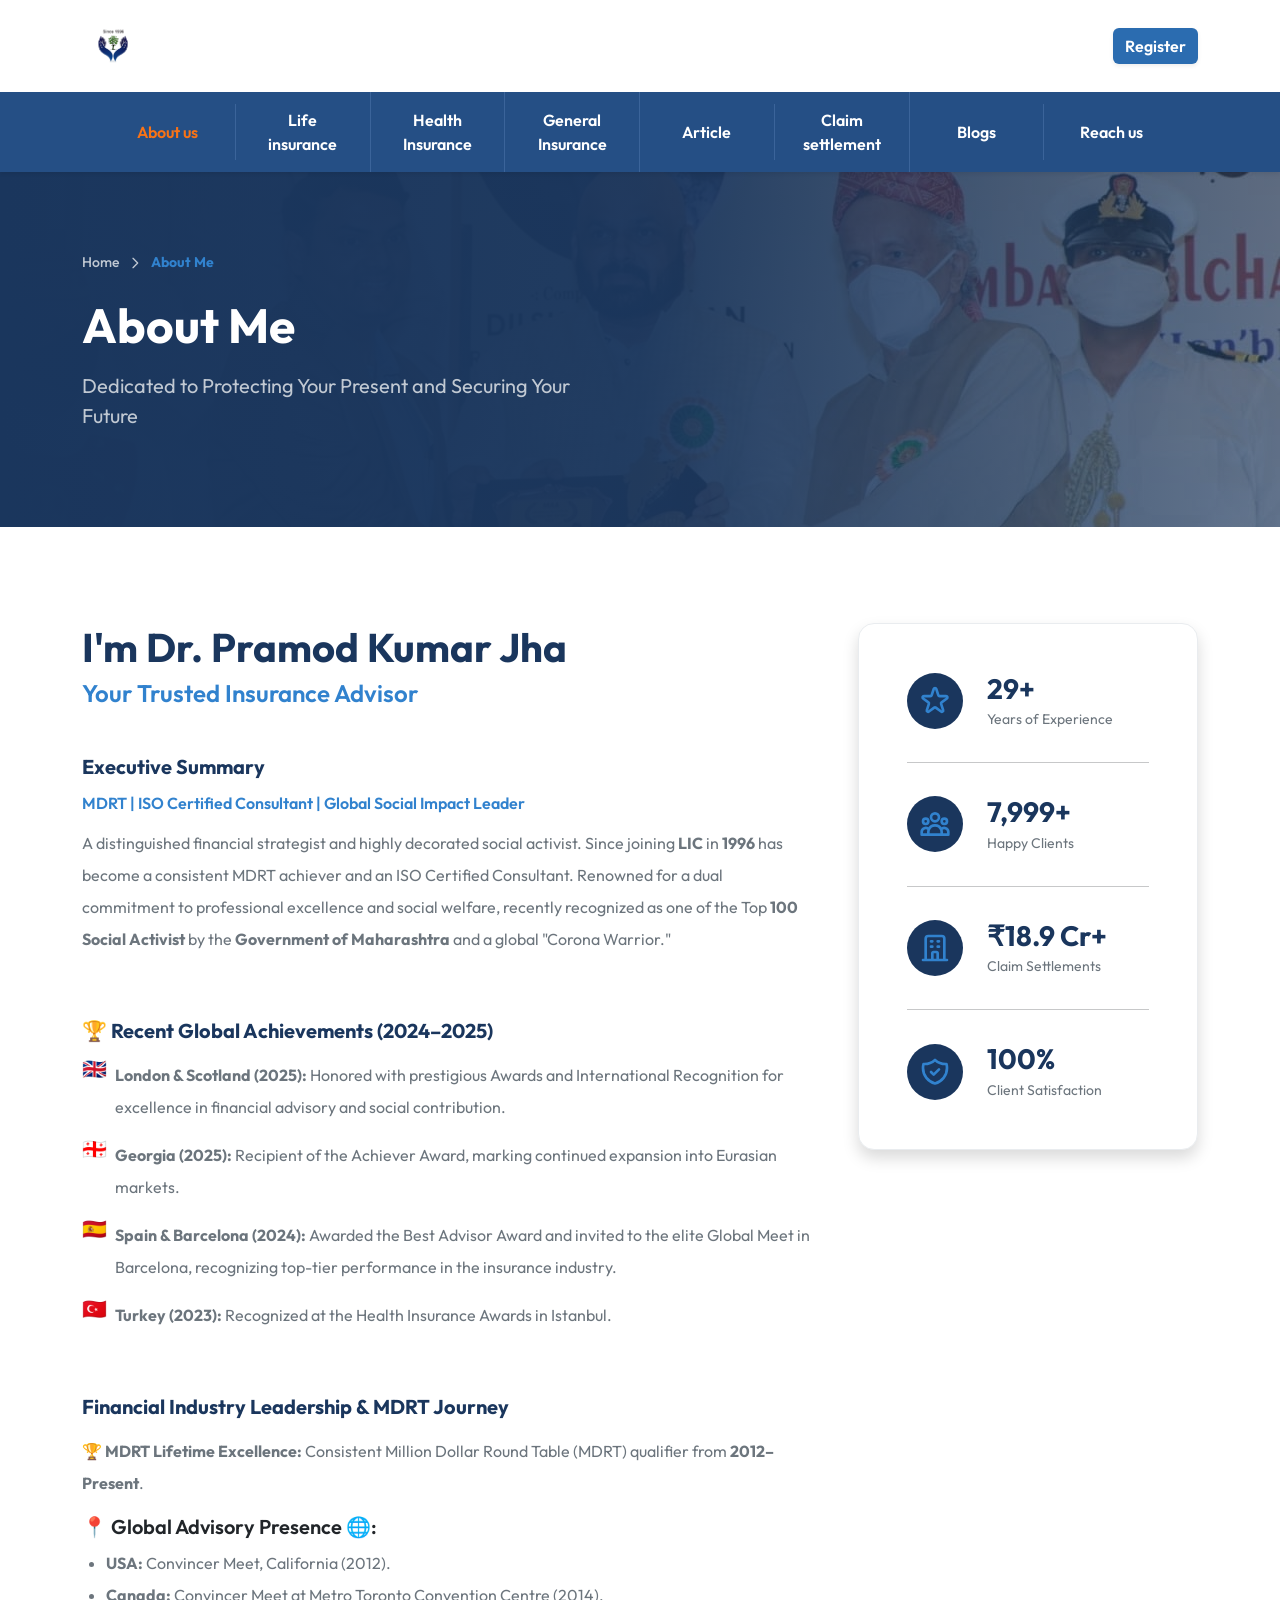
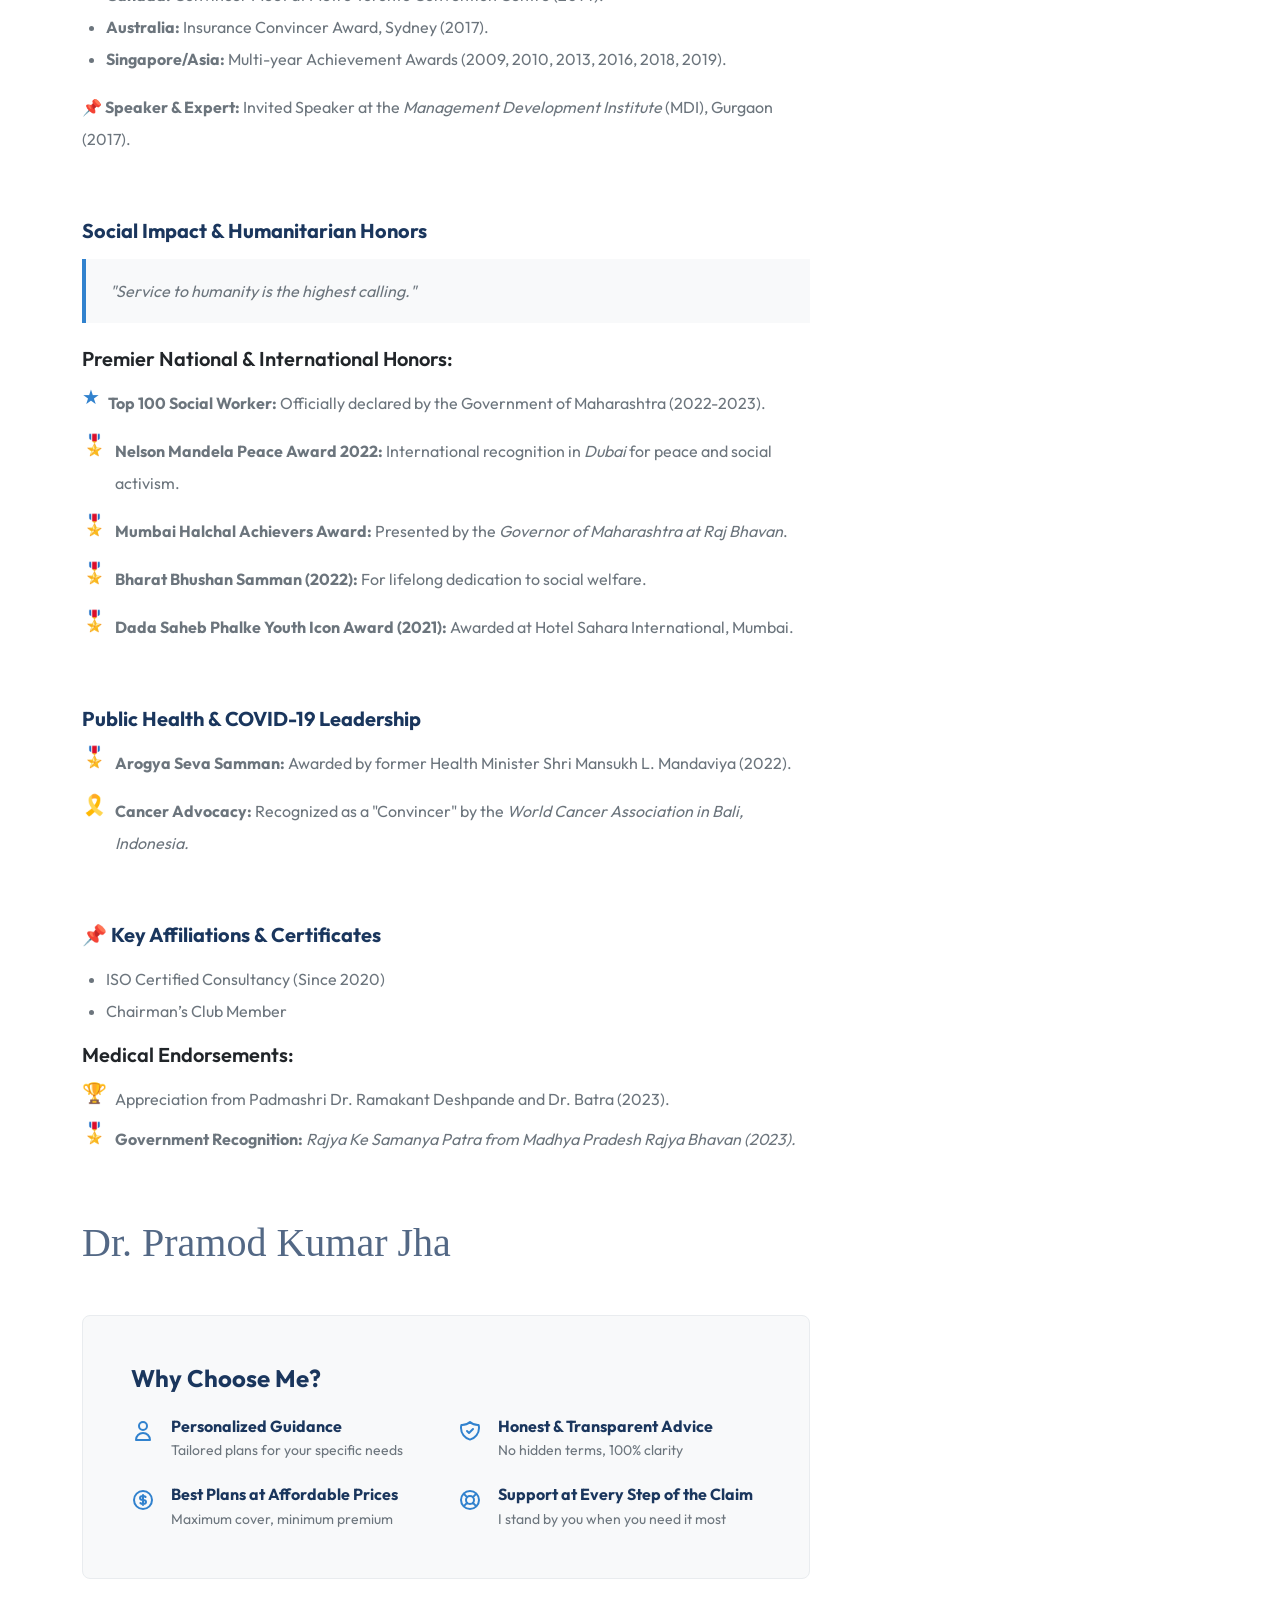
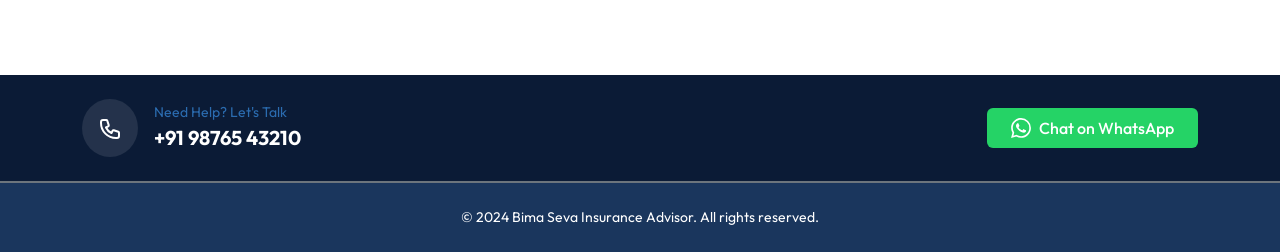
==== about.html @ f64b82d5 "Initial static HTML conversion" ====
<!DOCTYPE html>
<html lang="en">
<head>
    <meta charset="UTF-8">
    <meta name="viewport" content="width=device-width, initial-scale=1.0">
    <title>About Me - Bima Seva</title>
    
    <!-- Google Fonts -->
    <link rel="preconnect" href="https://fonts.googleapis.com">
    <link rel="preconnect" href="https://fonts.gstatic.com" crossorigin>
    <link href="https://fonts.googleapis.com/css2?family=Outfit:wght@300;400;500;600;700;800&display=swap" rel="stylesheet">
    
    <!-- Bootstrap 5 CSS -->
    <link href="https://cdn.jsdelivr.net/npm/bootstrap@5.3.2/dist/css/bootstrap.min.css" rel="stylesheet">
    
    <!-- Custom CSS -->
    <link rel="stylesheet" href="assets/css/style.css">
    
    <style>
        body {
            font-family: 'Outfit', sans-serif;
            background-color: #f8f9fa;
        }
        .bg-primary-custom { background-color: #1a365d !important; }
        .bg-secondary-custom { background-color: #2b6cb0 !important; }
        .text-primary-custom { color: #1a365d !important; }
        .text-secondary-custom { color: #2b6cb0 !important; }
        .text-accent { color: #3182ce !important; }
        .bg-accent { background-color: #3182ce !important; }
        .bg-navbar-dark { background-color: #254f85 !important; }
        .nav-link-custom {
            color: white !important;
            padding: 1rem 1.5rem !important;
            border-right: 1px solid #3b649a;
            font-weight: 600;
        }
        .nav-link-custom:hover, .nav-link-custom.active {
            color: #f97316 !important;
        }
        @media (max-width: 991.98px) {
            .nav-link-custom {
                border-right: none;
                border-bottom: 1px solid #3b649a;
                padding: 0.75rem 1rem !important;
            }
        }
        
        /* Utility */
        .text-whatsapp { color: #25D366; }
        .bg-whatsapp { background-color: #25D366; }
        .btn-whatsapp { background-color: #25D366; color: white; border: none; }
        .btn-whatsapp:hover { background-color: #1ea952; color: white; }
        .border-accent { border-color: #3182ce !important; }
        
        /* Page Hero */
        .page-hero {
            position: relative;
            background-color: #1a365d;
            padding: 5rem 0;
            overflow: hidden;
            color: white;
        }
        .page-hero-img {
            position: absolute;
            inset: 0;
            width: 100%;
            height: 100%;
            object-fit: cover;
            object-position: right;
            opacity: 0.4;
            z-index: 0;
        }
        .page-hero-overlay {
            position: absolute;
            inset: 0;
            background: linear-gradient(to right, #1a365d, rgba(26, 54, 93, 0.9), transparent);
            z-index: 1;
        }
        .page-hero-content {
            position: relative;
            z-index: 2;
        }
    </style>
</head>
<body class="d-flex flex-column min-vh-100">

<!-- Header -->
<header class="sticky-top shadow-sm">
    <div class="bg-white py-3">
        <div class="container">
            <div class="d-flex justify-content-between align-items-center">
                <a href="index.html" class="text-decoration-none">
                    <img src="assets/images/logo.png" alt="Bima Seva Logo" class="img-fluid" style="height: 60px;">
                </a>
                <div class="d-none d-lg-flex gap-2">
                    <a href="contact.html" class="btn btn-primary bg-secondary-custom border-0 fw-semibold shadow-sm">Register</a>
                </div>
                <button class="navbar-toggler d-lg-none border-0 bg-transparent" type="button" data-bs-toggle="collapse" data-bs-target="#mainNavbar">
                    <svg class="h-6 w-6" style="width: 24px; height: 24px;" fill="none" viewBox="0 0 24 24" stroke="currentColor">
                        <path stroke-linecap="round" stroke-linejoin="round" stroke-width="2" d="M4 6h16M4 12h16M4 18h16"/>
                    </svg>
                </button>
            </div>
        </div>
    </div>
    <nav class="navbar navbar-expand-lg navbar-dark bg-navbar-dark p-0">
        <div class="container">
            <div class="collapse navbar-collapse justify-content-center" id="mainNavbar">
                <ul class="navbar-nav align-items-center">
                    <li class="nav-item w-100 text-center">
                        <a href="about.html" class="nav-link nav-link-custom active">About us</a>
                    </li>
                    <li class="nav-item w-100 text-center">
                        <a href="services.html" class="nav-link nav-link-custom">Life insurance</a>
                    </li>
                    <li class="nav-item w-100 text-center">
                        <a href="health-insurance.html" class="nav-link nav-link-custom">Health Insurance</a>
                    </li>
                    <li class="nav-item w-100 text-center">
                        <a href="general-insurance.html" class="nav-link nav-link-custom">General Insurance</a>
                    </li>
                    <li class="nav-item w-100 text-center">
                        <a href="portfolio.html" class="nav-link nav-link-custom">Article</a>
                    </li>
                    <li class="nav-item w-100 text-center">
                        <a href="claim-settlement.html" class="nav-link nav-link-custom">Claim settlement</a>
                    </li>
                    <li class="nav-item w-100 text-center">
                        <a href="blog.html" class="nav-link nav-link-custom">Blogs</a>
                    </li>
                    <li class="nav-item w-100 text-center">
                        <a href="contact.html" class="nav-link nav-link-custom border-end-0">Reach us</a>
                    </li>
                    <li class="nav-item d-lg-none mt-3 mb-2 w-100 px-3">
                        <a href="contact.html" class="btn btn-primary bg-secondary-custom border-0 w-100">Register</a>
                    </li>
                </ul>
            </div>
        </div>
    </nav>
</header>

<main class="flex-grow-1">

<!-- Page Header -->
<section class="page-hero">
    <img src="assets/images/portfolio/473411733_1766817154083320_7991205949878750875_n.jpg" alt="About Hero" class="page-hero-img">
    <div class="page-hero-overlay"></div>
    
    <div class="container page-hero-content">
        <div class="d-flex align-items-center gap-2 small fw-medium tracking-wide mb-4 text-light text-opacity-75">
            <a href="index.html" class="text-decoration-none text-light text-opacity-75 text-hover-white">Home</a>
            <svg width="16" height="16" fill="none" stroke="currentColor" viewBox="0 0 24 24"><path stroke-linecap="round" stroke-linejoin="round" stroke-width="2" d="M9 5l7 7-7 7"></path></svg>
            <span class="text-accent fw-bold">About Me</span>
        </div>
        
        <div class="row">
            <div class="col-lg-6">
                <h1 class="display-5 fw-bold mb-3">About Me</h1>
                <p class="fs-5 text-light text-opacity-75 lh-base">
                    Dedicated to Protecting Your Present and Securing Your Future
                </p>
            </div>
        </div>
    </div>
</section>

<!-- Content Section -->
<section class="py-5 bg-white">
    <div class="container my-5">
        <div class="row g-5">
            
            <!-- Left: Text -->
            <div class="col-lg-8">
                <h2 class="display-6 fw-bold text-primary-custom mb-2">I'm Dr. Pramod Kumar Jha</h2>
                <h3 class="fs-4 text-accent fw-semibold mb-5">Your Trusted Insurance Advisor</h3>
                
                <div class="d-flex flex-column gap-5 text-secondary lh-lg mb-5">
                    <!-- Executive Summary -->
                    <div>
                        <h4 class="fs-5 fw-bold text-primary-custom mb-2">Executive Summary</h4>
                        <p class="fw-semibold text-accent mb-2">MDRT | ISO Certified Consultant | Global Social Impact Leader</p>
                        <p>A distinguished financial strategist and highly decorated social activist. Since joining <strong>LIC</strong> in <strong>1996</strong> has become a consistent MDRT achiever and an ISO Certified Consultant. Renowned for a dual commitment to professional excellence and social welfare, recently recognized as one of the Top <strong>100 Social Activist</strong> by the <strong>Government of Maharashtra</strong> and a global "Corona Warrior."</p>
                    </div>

                    <!-- Global Achievements -->
                    <div>
                        <h4 class="fs-5 fw-bold text-primary-custom mb-3">🏆 Recent Global Achievements (2024–2025)</h4>
                        <ul class="list-unstyled d-flex flex-column gap-3">
                            <li class="d-flex gap-2 align-items-start">
                                <span class="fs-5 lh-1">🇬🇧</span>
                                <span><strong>London & Scotland (2025):</strong> Honored with prestigious Awards and International Recognition for excellence in financial advisory and social contribution.</span>
                            </li>
                            <li class="d-flex gap-2 align-items-start">
                                <span class="fs-5 lh-1">🇬🇪</span>
                                <span><strong>Georgia (2025):</strong> Recipient of the Achiever Award, marking continued expansion into Eurasian markets.</span>
                            </li>
                            <li class="d-flex gap-2 align-items-start">
                                <span class="fs-5 lh-1">🇪🇸</span>
                                <span><strong>Spain & Barcelona (2024):</strong> Awarded the Best Advisor Award and invited to the elite Global Meet in Barcelona, recognizing top-tier performance in the insurance industry.</span>
                            </li>
                            <li class="d-flex gap-2 align-items-start">
                                <span class="fs-5 lh-1">🇹🇷</span>
                                <span><strong>Turkey (2023):</strong> Recognized at the Health Insurance Awards in Istanbul.</span>
                            </li>
                        </ul>
                    </div>

                    <!-- Financial Industry Leadership -->
                    <div>
                        <h4 class="fs-5 fw-bold text-primary-custom mb-3">Financial Industry Leadership & MDRT Journey</h4>
                        <p class="mb-3">🏆 <strong>MDRT Lifetime Excellence:</strong> Consistent Million Dollar Round Table (MDRT) qualifier from <strong>2012–Present</strong>.</p>
                        <h5 class="fw-semibold text-dark mb-2">📍 Global Advisory Presence 🌐:</h5>
                        <ul class="ps-4 mb-3">
                            <li><strong>USA:</strong> Convincer Meet, California (2012).</li>
                            <li><strong>Canada:</strong> Convincer Meet at Metro Toronto Convention Centre (2014).</li>
                            <li><strong>Australia:</strong> Insurance Convincer Award, Sydney (2017).</li>
                            <li><strong>Singapore/Asia:</strong> Multi-year Achievement Awards (2009, 2010, 2013, 2016, 2018, 2019).</li>
                        </ul>
                        <p class="mt-3">📌 <strong>Speaker & Expert:</strong> Invited Speaker at the <em>Management Development Institute</em> (MDI), Gurgaon (2017).</p>
                    </div>

                    <!-- Social Impact -->
                    <div>
                        <h4 class="fs-5 fw-bold text-primary-custom mb-3">Social Impact & Humanitarian Honors</h4>
                        <blockquote class="border-start border-4 border-accent ps-4 fst-italic text-secondary mb-4 bg-light py-3">
                            "Service to humanity is the highest calling."
                        </blockquote>
                        <h5 class="fw-semibold text-dark mb-3">Premier National & International Honors:</h5>
                        <ul class="list-unstyled d-flex flex-column gap-3">
                            <li class="d-flex gap-2 align-items-start">
                                <span class="text-accent fs-5 lh-1">★</span>
                                <span><strong>Top 100 Social Worker:</strong> Officially declared by the Government of Maharashtra (2022-2023).</span>
                            </li>
                            <li class="d-flex gap-2 align-items-start">
                                <span class="text-accent fs-5 lh-1">🎖️</span>
                                <span><strong>Nelson Mandela Peace Award 2022:</strong> International recognition in <em>Dubai</em> for peace and social activism.</span>
                            </li>
                            <li class="d-flex gap-2 align-items-start">
                                <span class="text-accent fs-5 lh-1">🎖️</span>
                                <span><strong>Mumbai Halchal Achievers Award:</strong> Presented by the <em>Governor of Maharashtra at Raj Bhavan</em>.</span>
                            </li>
                            <li class="d-flex gap-2 align-items-start">
                                <span class="text-accent fs-5 lh-1">🎖️</span>
                                <span><strong>Bharat Bhushan Samman (2022):</strong> For lifelong dedication to social welfare.</span>
                            </li>
                            <li class="d-flex gap-2 align-items-start">
                                <span class="text-accent fs-5 lh-1">🎖️</span>
                                <span><strong>Dada Saheb Phalke Youth Icon Award (2021):</strong> Awarded at Hotel Sahara International, Mumbai.</span>
                            </li>
                        </ul>
                    </div>

                    <!-- Public Health -->
                    <div>
                        <h4 class="fs-5 fw-bold text-primary-custom mb-3">Public Health & COVID-19 Leadership</h4>
                        <ul class="list-unstyled d-flex flex-column gap-3">
                            <li class="d-flex gap-2 align-items-start">
                                <span class="text-accent fs-5 lh-1">🎖️</span>
                                <span><strong>Arogya Seva Samman:</strong> Awarded by former Health Minister Shri Mansukh L. Mandaviya (2022).</span>
                            </li>
                            <li class="d-flex gap-2 align-items-start">
                                <span class="text-accent fs-5 lh-1">🎗️</span>
                                <span><strong>Cancer Advocacy:</strong> Recognized as a "Convincer" by the <em>World Cancer Association in Bali, Indonesia.</em></span>
                            </li>
                        </ul>
                    </div>

                    <!-- Key Affiliations -->
                    <div>
                        <h4 class="fs-5 fw-bold text-primary-custom mb-3">📌 Key Affiliations & Certificates</h4>
                        <ul class="ps-4 mb-3">
                            <li>ISO Certified Consultancy (Since 2020)</li>
                            <li>Chairman’s Club Member</li>
                        </ul>
                        <h5 class="fw-semibold text-dark mb-3">Medical Endorsements:</h5>
                        <ul class="list-unstyled d-flex flex-column gap-2">
                            <li class="d-flex gap-2 align-items-start">
                                <span class="fs-5 lh-1">🏆</span>
                                <span>Appreciation from Padmashri Dr. Ramakant Deshpande and Dr. Batra (2023).</span>
                            </li>
                            <li class="d-flex gap-2 align-items-start">
                                <span class="fs-5 lh-1">🎖️</span>
                                <span><strong>Government Recognition:</strong> <em>Rajya Ke Samanya Patra from Madhya Pradesh Rajya Bhavan (2023).</em></span>
                            </li>
                        </ul>
                    </div>
                </div>
                
                <!-- Signature Placeholder -->
                <div class="mt-5 mb-5">
                    <p class="display-6 text-primary-custom opacity-75" style="font-family: 'Brush Script MT', 'Comic Sans MS', cursive;">Dr. Pramod Kumar Jha</p>
                </div>
                
                <div class="bg-light rounded-3 p-4 p-md-5 border border-light-subtle">
                    <h4 class="fs-4 fw-bold text-primary-custom mb-4">Why Choose Me?</h4>
                    <div class="row g-4">
                        <div class="col-md-6 d-flex gap-3">
                            <div class="text-accent flex-shrink-0">
                                <svg width="24" height="24" fill="none" stroke="currentColor" viewBox="0 0 24 24"><path stroke-linecap="round" stroke-linejoin="round" stroke-width="2" d="M16 7a4 4 0 11-8 0 4 4 0 018 0zM12 14a7 7 0 00-7 7h14a7 7 0 00-7-7z"></path></svg>
                            </div>
                            <div>
                                <h5 class="fw-bold text-primary-custom fs-6 mb-1">Personalized Guidance</h5>
                                <p class="text-secondary small mb-0">Tailored plans for your specific needs</p>
                            </div>
                        </div>
                        <div class="col-md-6 d-flex gap-3">
                            <div class="text-accent flex-shrink-0">
                                <svg width="24" height="24" fill="none" stroke="currentColor" viewBox="0 0 24 24"><path stroke-linecap="round" stroke-linejoin="round" stroke-width="2" d="M9 12l2 2 4-4m5.618-4.016A11.955 11.955 0 0112 2.944a11.955 11.955 0 01-8.618 3.04A12.02 12.02 0 003 9c0 5.591 3.824 10.29 9 11.622 5.176-1.332 9-6.03 9-11.622 0-1.042-.133-2.052-.382-3.016z"></path></svg>
                            </div>
                            <div>
                                <h5 class="fw-bold text-primary-custom fs-6 mb-1">Honest & Transparent Advice</h5>
                                <p class="text-secondary small mb-0">No hidden terms, 100% clarity</p>
                            </div>
                        </div>
                        <div class="col-md-6 d-flex gap-3">
                            <div class="text-accent flex-shrink-0">
                                <svg width="24" height="24" fill="none" stroke="currentColor" viewBox="0 0 24 24"><path stroke-linecap="round" stroke-linejoin="round" stroke-width="2" d="M12 8c-1.657 0-3 .895-3 2s1.343 2 3 2 3 .895 3 2-1.343 2-3 2m0-8c1.11 0 2.08.402 2.599 1M12 8V7m0 1v8m0 0v1m0-1c-1.11 0-2.08-.402-2.599-1M21 12a9 9 0 11-18 0 9 9 0 0118 0z"></path></svg>
                            </div>
                            <div>
                                <h5 class="fw-bold text-primary-custom fs-6 mb-1">Best Plans at Affordable Prices</h5>
                                <p class="text-secondary small mb-0">Maximum cover, minimum premium</p>
                            </div>
                        </div>
                        <div class="col-md-6 d-flex gap-3">
                            <div class="text-accent flex-shrink-0">
                                <svg width="24" height="24" fill="none" stroke="currentColor" viewBox="0 0 24 24"><path stroke-linecap="round" stroke-linejoin="round" stroke-width="2" d="M18.364 5.636l-3.536 3.536m0 5.656l3.536 3.536M9.172 9.172L5.636 5.636m3.536 9.192l-3.536 3.536M21 12a9 9 0 11-18 0 9 9 0 0118 0zm-5 0a4 4 0 11-8 0 4 4 0 018 0z"></path></svg>
                            </div>
                            <div>
                                <h5 class="fw-bold text-primary-custom fs-6 mb-1">Support at Every Step of the Claim</h5>
                                <p class="text-secondary small mb-0">I stand by you when you need it most</p>
                            </div>
                        </div>
                    </div>
                </div>
            </div>
            
            <!-- Right: Stats Box -->
            <div class="col-lg-4">
                <div class="bg-white rounded-4 shadow border border-light-subtle p-4 p-md-5 sticky-top" style="top: 100px;">
                    <div class="d-flex flex-column gap-4">
                        <div class="d-flex align-items-center gap-4">
                            <div class="rounded-circle bg-primary-custom bg-opacity-10 text-accent d-flex align-items-center justify-content-center flex-shrink-0" style="width: 56px; height: 56px;">
                                <svg width="32" height="32" fill="none" stroke="currentColor" viewBox="0 0 24 24"><path stroke-linecap="round" stroke-linejoin="round" stroke-width="2" d="M11.049 2.927c.3-.921 1.603-.921 1.902 0l1.519 4.674a1 1 0 00.95.69h4.915c.969 0 1.371 1.24.588 1.81l-3.976 2.888a1 1 0 00-.363 1.118l1.518 4.674c.3.922-.755 1.688-1.538 1.118l-3.976-2.888a1 1 0 00-1.176 0l-3.976 2.888c-.783.57-1.838-.197-1.538-1.118l1.518-4.674a1 1 0 00-.363-1.118l-3.976-2.888c-.784-.57-.38-1.81.588-1.81h4.914a1 1 0 00.951-.69l1.519-4.674z"></path></svg>
                            </div>
                            <div>
                                <h3 class="fs-3 fw-bold text-primary-custom mb-1">29+</h3>
                                <p class="text-secondary small mb-0">Years of Experience</p>
                            </div>
                        </div>
                        
                        <hr class="text-light-subtle my-2">
                        
                        <div class="d-flex align-items-center gap-4">
                            <div class="rounded-circle bg-primary-custom bg-opacity-10 text-accent d-flex align-items-center justify-content-center flex-shrink-0" style="width: 56px; height: 56px;">
                                <svg width="32" height="32" fill="none" stroke="currentColor" viewBox="0 0 24 24"><path stroke-linecap="round" stroke-linejoin="round" stroke-width="2" d="M17 20h5v-2a3 3 0 00-5.356-1.857M17 20H7m10 0v-2c0-.656-.126-1.283-.356-1.857M7 20H2v-2a3 3 0 015.356-1.857M7 20v-2c0-.656.126-1.283.356-1.857m0 0a5.002 5.002 0 019.288 0M15 7a3 3 0 11-6 0 3 3 0 016 0zm6 3a2 2 0 11-4 0 2 2 0 014 0zM7 10a2 2 0 11-4 0 2 2 0 014 0z"></path></svg>
                            </div>
                            <div>
                                <h3 class="fs-3 fw-bold text-primary-custom mb-1">7,999+</h3>
                                <p class="text-secondary small mb-0">Happy Clients</p>
                            </div>
                        </div>
                        
                        <hr class="text-light-subtle my-2">
                        
                        <div class="d-flex align-items-center gap-4">
                            <div class="rounded-circle bg-primary-custom bg-opacity-10 text-accent d-flex align-items-center justify-content-center flex-shrink-0" style="width: 56px; height: 56px;">
                                <svg width="32" height="32" fill="none" stroke="currentColor" viewBox="0 0 24 24"><path stroke-linecap="round" stroke-linejoin="round" stroke-width="2" d="M19 21V5a2 2 0 00-2-2H7a2 2 0 00-2 2v16m14 0h2m-2 0h-5m-9 0H3m2 0h5M9 7h1m-1 4h1m4-4h1m-1 4h1m-5 10v-5a1 1 0 011-1h2a1 1 0 011 1v5m-4 0h4"></path></svg>
                            </div>
                            <div>
                                <h3 class="fs-3 fw-bold text-primary-custom mb-1">₹18.9 Cr+</h3>
                                <p class="text-secondary small mb-0">Claim Settlements</p>
                            </div>
                        </div>
                        
                        <hr class="text-light-subtle my-2">
                        
                        <div class="d-flex align-items-center gap-4">
                            <div class="rounded-circle bg-primary-custom bg-opacity-10 text-accent d-flex align-items-center justify-content-center flex-shrink-0" style="width: 56px; height: 56px;">
                                <svg width="32" height="32" fill="none" stroke="currentColor" viewBox="0 0 24 24"><path stroke-linecap="round" stroke-linejoin="round" stroke-width="2" d="M9 12l2 2 4-4m5.618-4.016A11.955 11.955 0 0112 2.944a11.955 11.955 0 01-8.618 3.04A12.02 12.02 0 003 9c0 5.591 3.824 10.29 9 11.622 5.176-1.332 9-6.03 9-11.622 0-1.042-.133-2.052-.382-3.016z"></path></svg>
                            </div>
                            <div>
                                <h3 class="fs-3 fw-bold text-primary-custom mb-1">100%</h3>
                                <p class="text-secondary small mb-0">Client Satisfaction</p>
                            </div>
                        </div>
                    </div>
                </div>
            </div>
            
        </div>
    </div>
</section>

</main>

<!-- Bottom CTA Bar -->
<div class="py-4 px-3 border-bottom border-secondary" style="background-color: #0b1b36;">
    <div class="container d-flex flex-column flex-md-row justify-content-between align-items-center gap-3">
        <div class="d-flex align-items-center gap-3 text-white">
            <div class="p-3 rounded-circle" style="background-color: rgba(255, 255, 255, 0.1);">
                <svg width="24" height="24" fill="none" stroke="currentColor" viewBox="0 0 24 24"><path stroke-linecap="round" stroke-linejoin="round" stroke-width="2" d="M3 5a2 2 0 012-2h3.28a1 1 0 01.948.684l1.498 4.493a1 1 0 01-.502 1.21l-2.257 1.13a11.042 11.042 0 005.516 5.516l1.13-2.257a1 1 0 011.21-.502l4.493 1.498a1 1 0 01.684.949V19a2 2 0 01-2 2h-1C9.716 21 3 14.284 3 6V5z"></path></svg>
            </div>
            <div>
                <p class="mb-0 small text-secondary-custom">Need Help? Let's Talk</p>
                <p class="mb-0 fs-5 fw-bold">+91 98765 43210</p>
            </div>
        </div>
        <div>
            <a href="https://wa.me/919876543210" target="_blank" class="btn btn-whatsapp px-4 py-2 fw-medium d-flex align-items-center gap-2">
                <svg width="20" height="20" fill="currentColor" viewBox="0 0 24 24"><path d="M17.472 14.382c-.297-.149-1.758-.867-2.03-.967-.273-.099-.471-.148-.67.15-.197.297-.767.966-.94 1.164-.173.199-.347.223-.644.075-.297-.15-1.255-.463-2.39-1.475-.883-.788-1.48-1.761-1.653-2.059-.173-.297-.018-.458.13-.606.134-.133.298-.347.446-.52.149-.174.198-.298.298-.497.099-.198.05-.371-.025-.52-.075-.149-.669-1.612-.916-2.207-.242-.579-.487-.5-.669-.51-.173-.008-.371-.01-.57-.01-.198 0-.52.074-.792.372-.272.297-1.04 1.016-1.04 2.479 0 1.462 1.065 2.875 1.213 3.074.149.198 2.096 3.2 5.077 4.487.709.306 1.262.489 1.694.625.712.227 1.36.195 1.871.118.571-.085 1.758-.719 2.006-1.413.248-.694.248-1.289.173-1.413-.074-.124-.272-.198-.57-.347m-5.421 7.403h-.004a9.87 9.87 0 01-5.031-1.378l-.361-.214-3.741.982.998-3.648-.235-.374a9.86 9.86 0 01-1.51-5.26c.001-5.45 4.436-9.884 9.888-9.884 2.64 0 5.122 1.03 6.988 2.898a9.825 9.825 0 012.893 6.994c-.003 5.45-4.437 9.884-9.885 9.884m8.413-18.297A11.815 11.815 0 0012.05 0C5.495 0 .16 5.335.157 11.892c0 2.096.547 4.142 1.588 5.945L.057 24l6.305-1.654a11.882 11.882 0 005.683 1.448h.005c6.554 0 11.89-5.335 11.893-11.893a11.821 11.821 0 00-3.48-8.413Z"/></svg>
                Chat on WhatsApp
            </a>
        </div>
    </div>
</div>

<footer class="bg-primary-custom text-white py-4 border-top border-secondary text-center small">
    <div class="container">
        <p class="mb-0">&copy; 2024 Bima Seva Insurance Advisor. All rights reserved.</p>
    </div>
</footer>

<script src="https://cdn.jsdelivr.net/npm/bootstrap@5.3.2/dist/js/bootstrap.bundle.min.js"></script>
<script src="assets/js/script.js"></script>
</body>
</html>
---- assets/css/style.css ----
/* assets/css/style.css */
@layer utilities {
    .line-clamp-3 {
        display: -webkit-box;
        -webkit-line-clamp: 3;
        -webkit-box-orient: vertical;  
        overflow: hidden;
    }
}

/* Custom Select Dropdown Arrow for the Contact Form */
select {
    -webkit-appearance: none;
    -moz-appearance: none;
    appearance: none;
    background-image: url("data:image/svg+xml,%3csvg xmlns='http://www.w3.org/2000/svg' fill='none' viewBox='0 0 20 20'%3e%3cpath stroke='%236b7280' stroke-linecap='round' stroke-linejoin='round' stroke-width='1.5' d='M6 8l4 4 4-4'/%3e%3c/svg%3e");
    background-position: right 0.5rem center;
    background-repeat: no-repeat;
    background-size: 1.5em 1.5em;
    padding-right: 2.5rem;
}
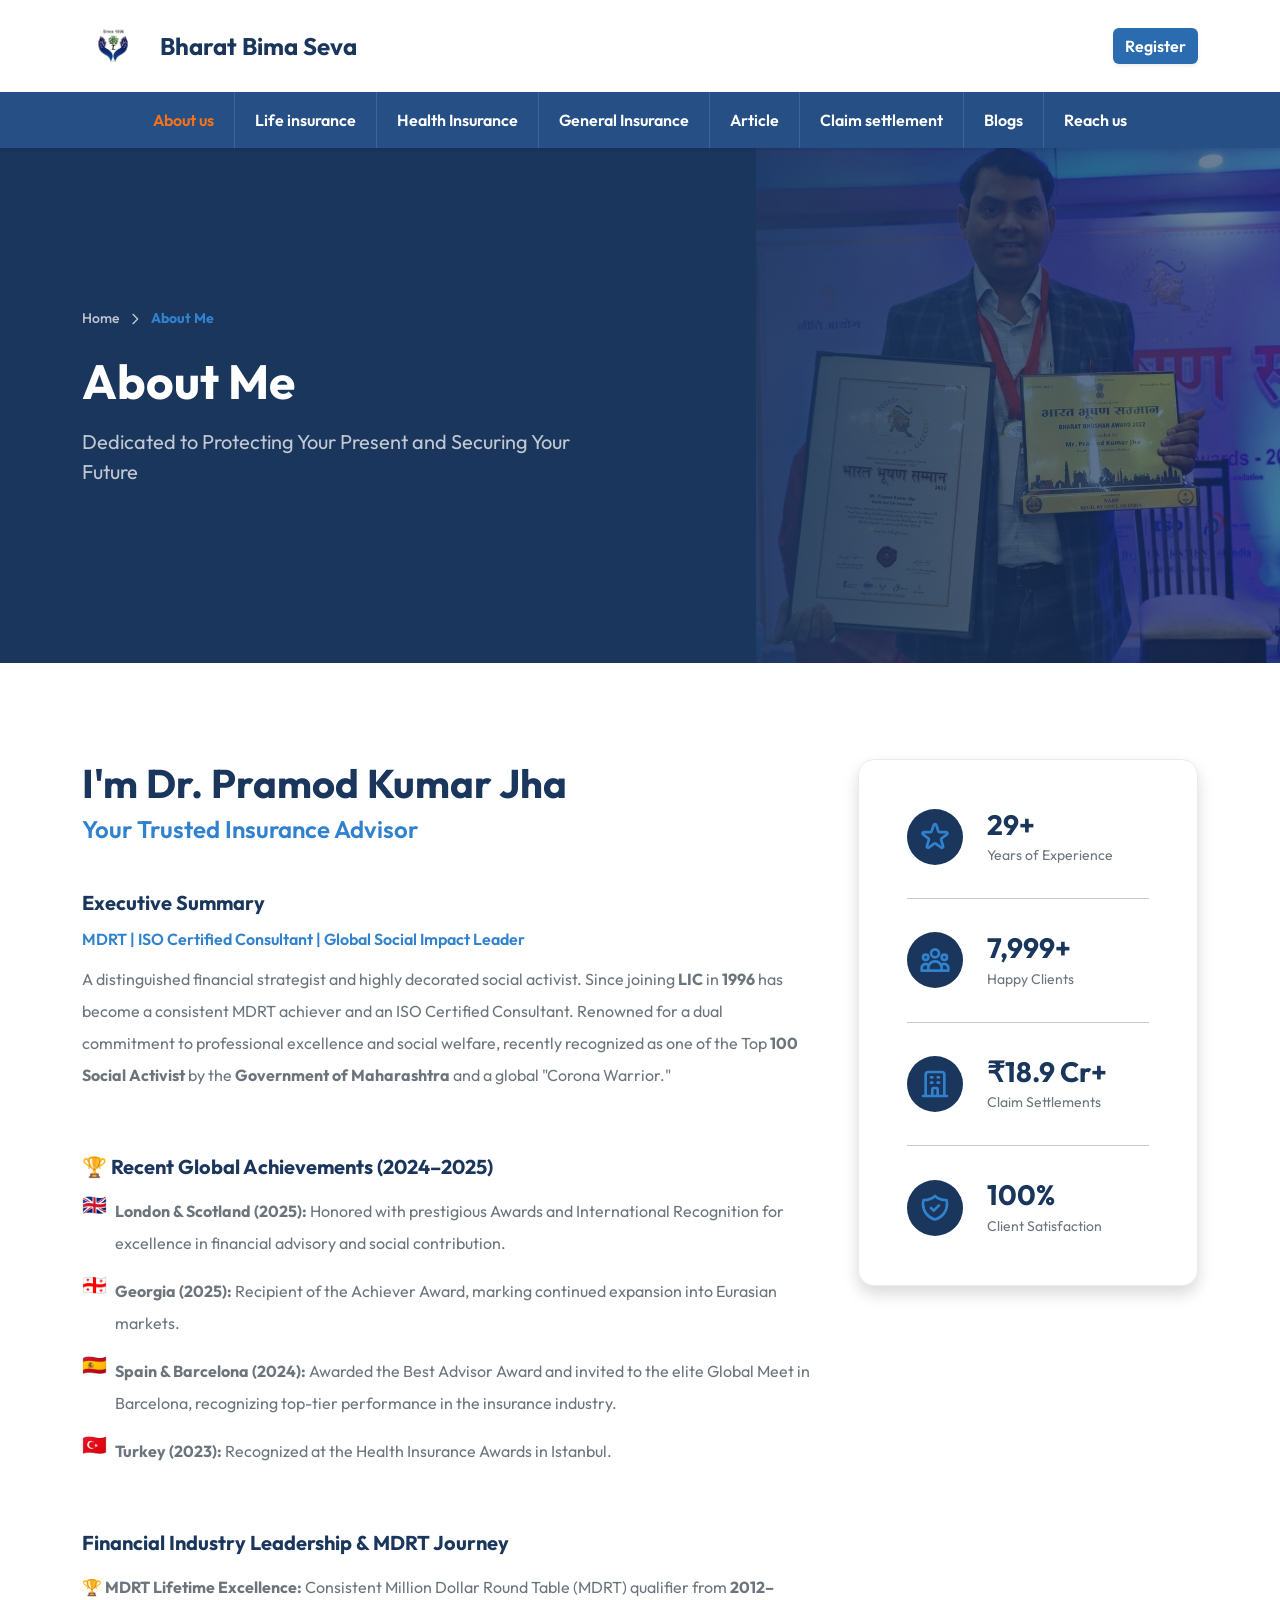
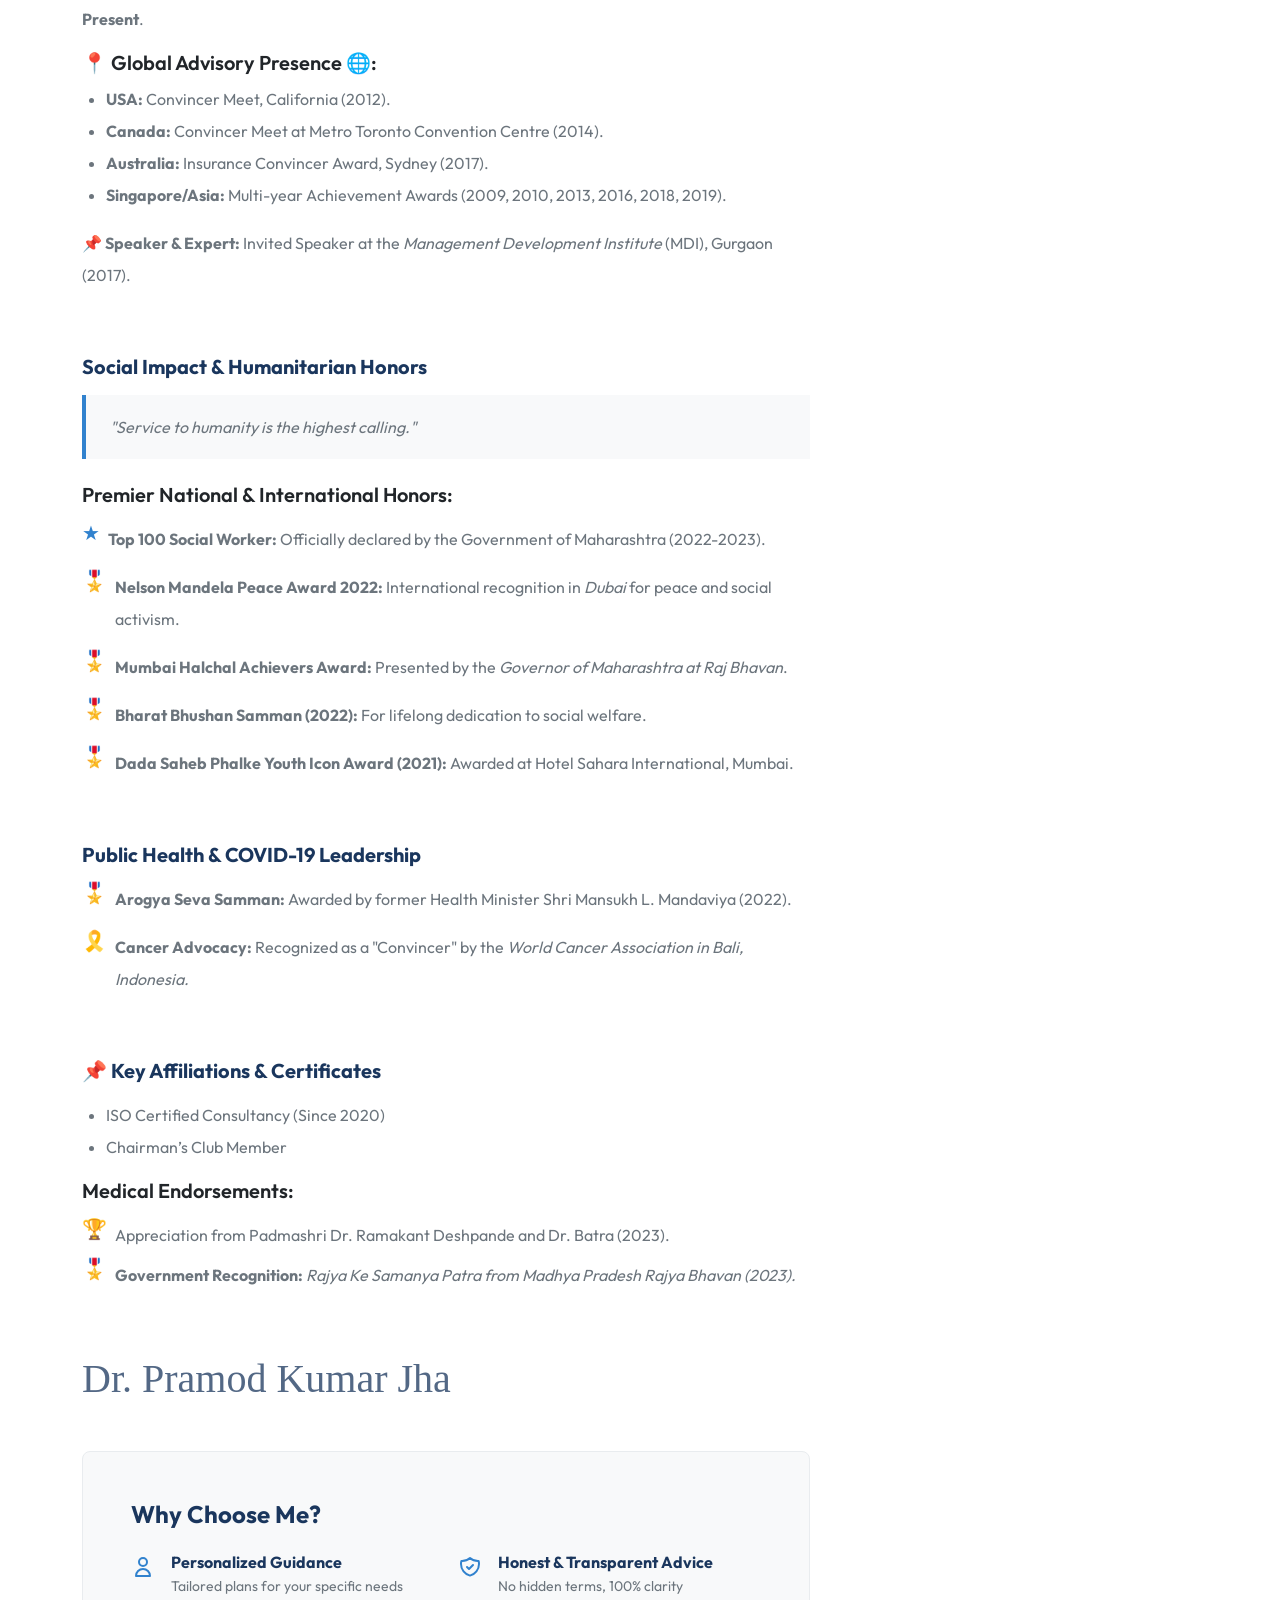
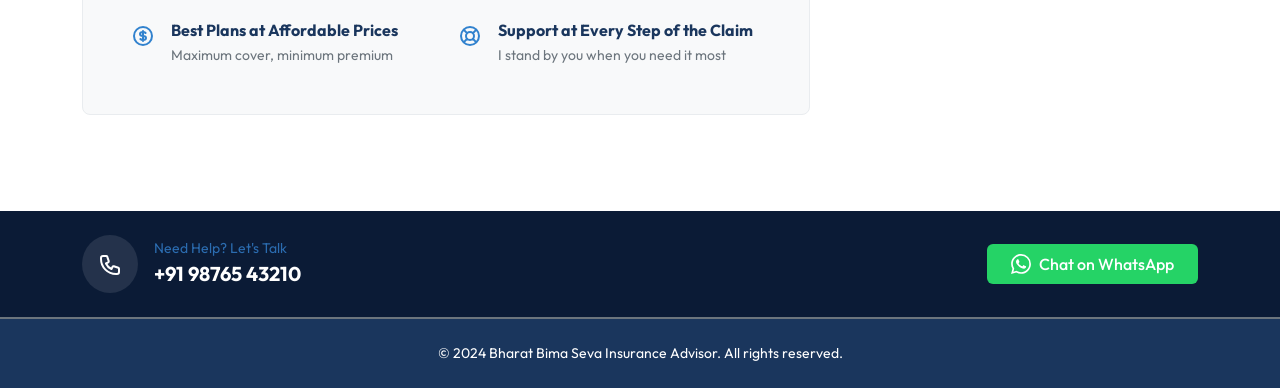
==== commit 9e9cc4d6: "Refine hero images, update menu styling, and fix layout overlapping" ====
--- a/about.html
+++ b/about.html
@@ -3,7 +3,7 @@
 <head>
     <meta charset="UTF-8">
     <meta name="viewport" content="width=device-width, initial-scale=1.0">
-    <title>About Me - Bima Seva</title>
+    <title>About Me - Bharat Bima Seva</title>
     
     <!-- Google Fonts -->
     <link rel="preconnect" href="https://fonts.googleapis.com">
@@ -30,9 +30,10 @@
         .bg-navbar-dark { background-color: #254f85 !important; }
         .nav-link-custom {
             color: white !important;
-            padding: 1rem 1.5rem !important;
+            padding: 1rem 1.25rem !important; /* Slightly reduced padding to help fit */
             border-right: 1px solid #3b649a;
             font-weight: 600;
+            white-space: nowrap;
         }
         .nav-link-custom:hover, .nav-link-custom.active {
             color: #f97316 !important;
@@ -56,7 +57,7 @@
         .page-hero {
             position: relative;
             background-color: #1a365d;
-            padding: 5rem 0;
+            padding: 10rem 0;
             overflow: hidden;
             color: white;
         }
@@ -65,9 +66,10 @@
             inset: 0;
             width: 100%;
             height: 100%;
-            object-fit: cover;
+            object-fit: contain;
             object-position: right;
             opacity: 0.4;
+            filter: blur(0px);
             z-index: 0;
         }
         .page-hero-overlay {
@@ -89,8 +91,9 @@
     <div class="bg-white py-3">
         <div class="container">
             <div class="d-flex justify-content-between align-items-center">
-                <a href="index.html" class="text-decoration-none">
-                    <img src="assets/images/logo.png" alt="Bima Seva Logo" class="img-fluid" style="height: 60px;">
+                <a href="index.html" class="text-decoration-none d-flex align-items-center gap-2">
+                    <img src="assets/images/logo.png" alt="Bharat Bima Seva Logo" class="img-fluid me-2" style="height: 60px;">
+                    <span class="fs-4 fw-bold text-primary-custom mb-0">Bharat Bima Seva</span>
                 </a>
                 <div class="d-none d-lg-flex gap-2">
                     <a href="contact.html" class="btn btn-primary bg-secondary-custom border-0 fw-semibold shadow-sm">Register</a>
@@ -144,7 +147,7 @@
 
 <!-- Page Header -->
 <section class="page-hero">
-    <img src="assets/images/portfolio/473411733_1766817154083320_7991205949878750875_n.jpg" alt="About Hero" class="page-hero-img">
+    <img src="277775399_1139506043481104_6849116031605766161_n.jpg" alt="About Hero" class="page-hero-img">
     <div class="page-hero-overlay"></div>
     
     <div class="container page-hero-content">
@@ -417,7 +420,7 @@
 
 <footer class="bg-primary-custom text-white py-4 border-top border-secondary text-center small">
     <div class="container">
-        <p class="mb-0">&copy; 2024 Bima Seva Insurance Advisor. All rights reserved.</p>
+        <p class="mb-0">&copy; 2024 Bharat Bima Seva Insurance Advisor. All rights reserved.</p>
     </div>
 </footer>
 
